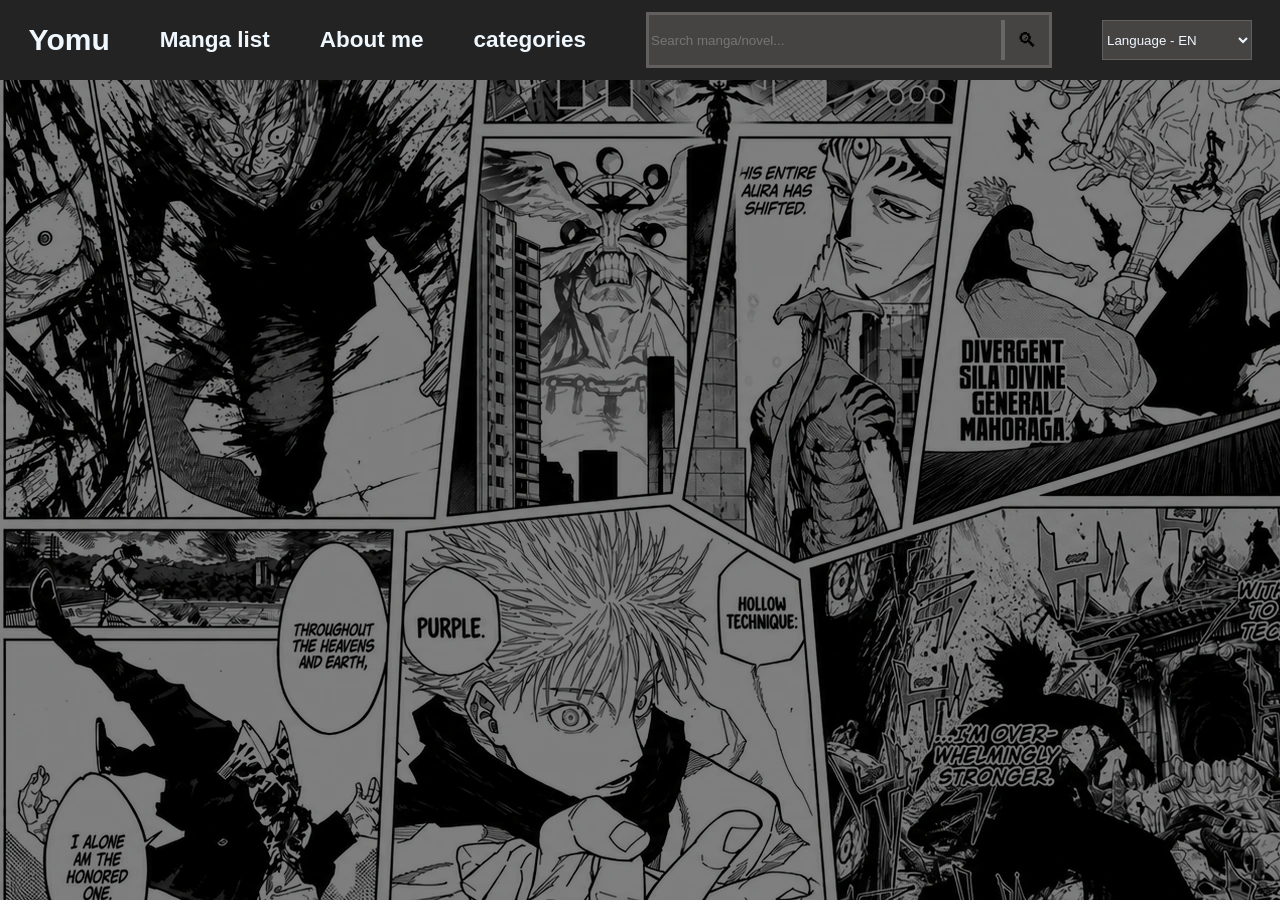
==== index.html @ 5c957445 "added manga and light novel page list , also started a template of menu of each manga and light nove" ====
<!DOCTYPE html>
<html lang="en">
<head>
    <meta charset="UTF-8">
    <title>Manga site</title>
    <link rel="stylesheet" href="style.css">
    <script src="script.js"></script>

</head>
<body>
    <div class="top">
        <div>
            <h1><a href="http://127.0.0.1:5500/index.html">Yomu</a></h1>
        </div>
        <div>
            <h2><a href="http://127.0.0.1:5500/books.html">Manga list</a></h2>
        </div>
        <div>
            <h2><a href="http://127.0.0.1:5500/aboutMe.html">About me</a></h2>
        </div>
        <div>
            <h2>categories</h2>
        </div>
        <div class="searchBarDiv"> 
            <input type="search" id="searchBar" placeholder="Search manga/novel...">
            <button type="button" id="searchIcon">🔍︎</button>
        </div>
        <div class="languageOption">
            <select>
                <option value="english" selected >Language - EN</option>
                <option value="russian"  >Language - RU</option>
            </select>
        </div>
        
    </div>


   

    <script src="script.js"></script>
</body>
</html>
---- style.css ----
.top {
    border-color: rgb(36, 35, 35);
    background-color: rgb(36, 35, 35);
    border-style: solid;
    color:aliceblue;
    display: flex;
    align-items: center;
    gap: 50px;
    font: 15px Verdana, sans-serif;
    padding-left: 2%
    
}
body {
    margin:0%;
    background-image: linear-gradient(rgba(0, 0, 0, 0.5), rgba(0, 0, 0, 0.5)), url("photos/mangaBackground2.webp");
    
    
    
}


a {
  color: aliceblue;
  font-weight: bold;
  text-decoration: none;
}



.top a:hover  {
    color: gray;
    transition: width 0.5s, height 0.5s, background-color 0.5s;
  
}

.top h2:hover {
    color: gray;
    cursor: pointer;
    transition: width 0.5s, height 0.5s, background-color 0.5s;
}

.searchBarDiv {
    margin-left: auto;
    
}

.searchBarDiv {
    display: flex;
    align-items: center;
    width: 400px;
    height:50px;
    background-color: rgb(70, 67, 67);
    color:aliceblue;
    border-style: solid;
    border-color: rgb(99, 95, 95);
    
    
}
#searchBar {
    flex: 1;
    border:none;
    background: transparent;
    color: aliceblue;
    height: 100%;
    
}

.languageOption  {
    margin-right: 2%;

    
}


.languageOption select {
    width:150px;
    height:40px;
    background-color: rgb(70, 67, 67);
    color:aliceblue;
    border-style: solid;
    border-color: rgb(99, 95, 95);
    
}

.languageOption select:hover {
    cursor: pointer;
}

#searchIcon {
    border: none;
    background: transparent;
    cursor: pointer;
    border-left: 2px solid;
    border-color: rgb(104, 102, 102);
    height: 80%;
    border-width: 4px;
    font-size: 20px;
    padding-left: 12px;
    padding-right: 12px;
    
    
    
    

}

.aboutMeDiv {
    border-style: solid;
    border-color: azure;
    background-color: rgb(43, 41, 41);
    height: 700px;
    width:500px;
    margin-left: auto;
    margin-right: auto;
    border-radius: 10px;
    padding-right: 10px;
    padding-left: 10px;
    
}

#Center {
    display: flex;
    align-items: center;
    justify-content: center;
    color: aliceblue;
    width: 250px;
    border-width: 5px;
}

.ReadMe {
    color:aliceblue;
    font-family: 'Segoe UI', Tahoma, Geneva, Verdana, sans-serif;
    padding-left: 3%;
}

#CenterTextClass {
    background-color: rgb(53, 50, 50);
    border-width: 5px;
    border-style: solid;
    border-color: azure;
    max-width: fit-content;
    margin-left: auto;
    margin-right: auto;
    margin-bottom: 20px;
    margin-top: 10px;
    border-radius: 10px;

}

#gitHub {
    border-style: solid;
    border-color: black;
    width: 200px;
    margin-left: auto;
    margin-right: auto;
    margin-top: 10%;
    padding-left: 5%;
    padding-right: 5%;
    background-color: aliceblue;
    border-radius: 10px;
    border-width: 5px;
}

#gitHub img {
    max-width: 100%;
}
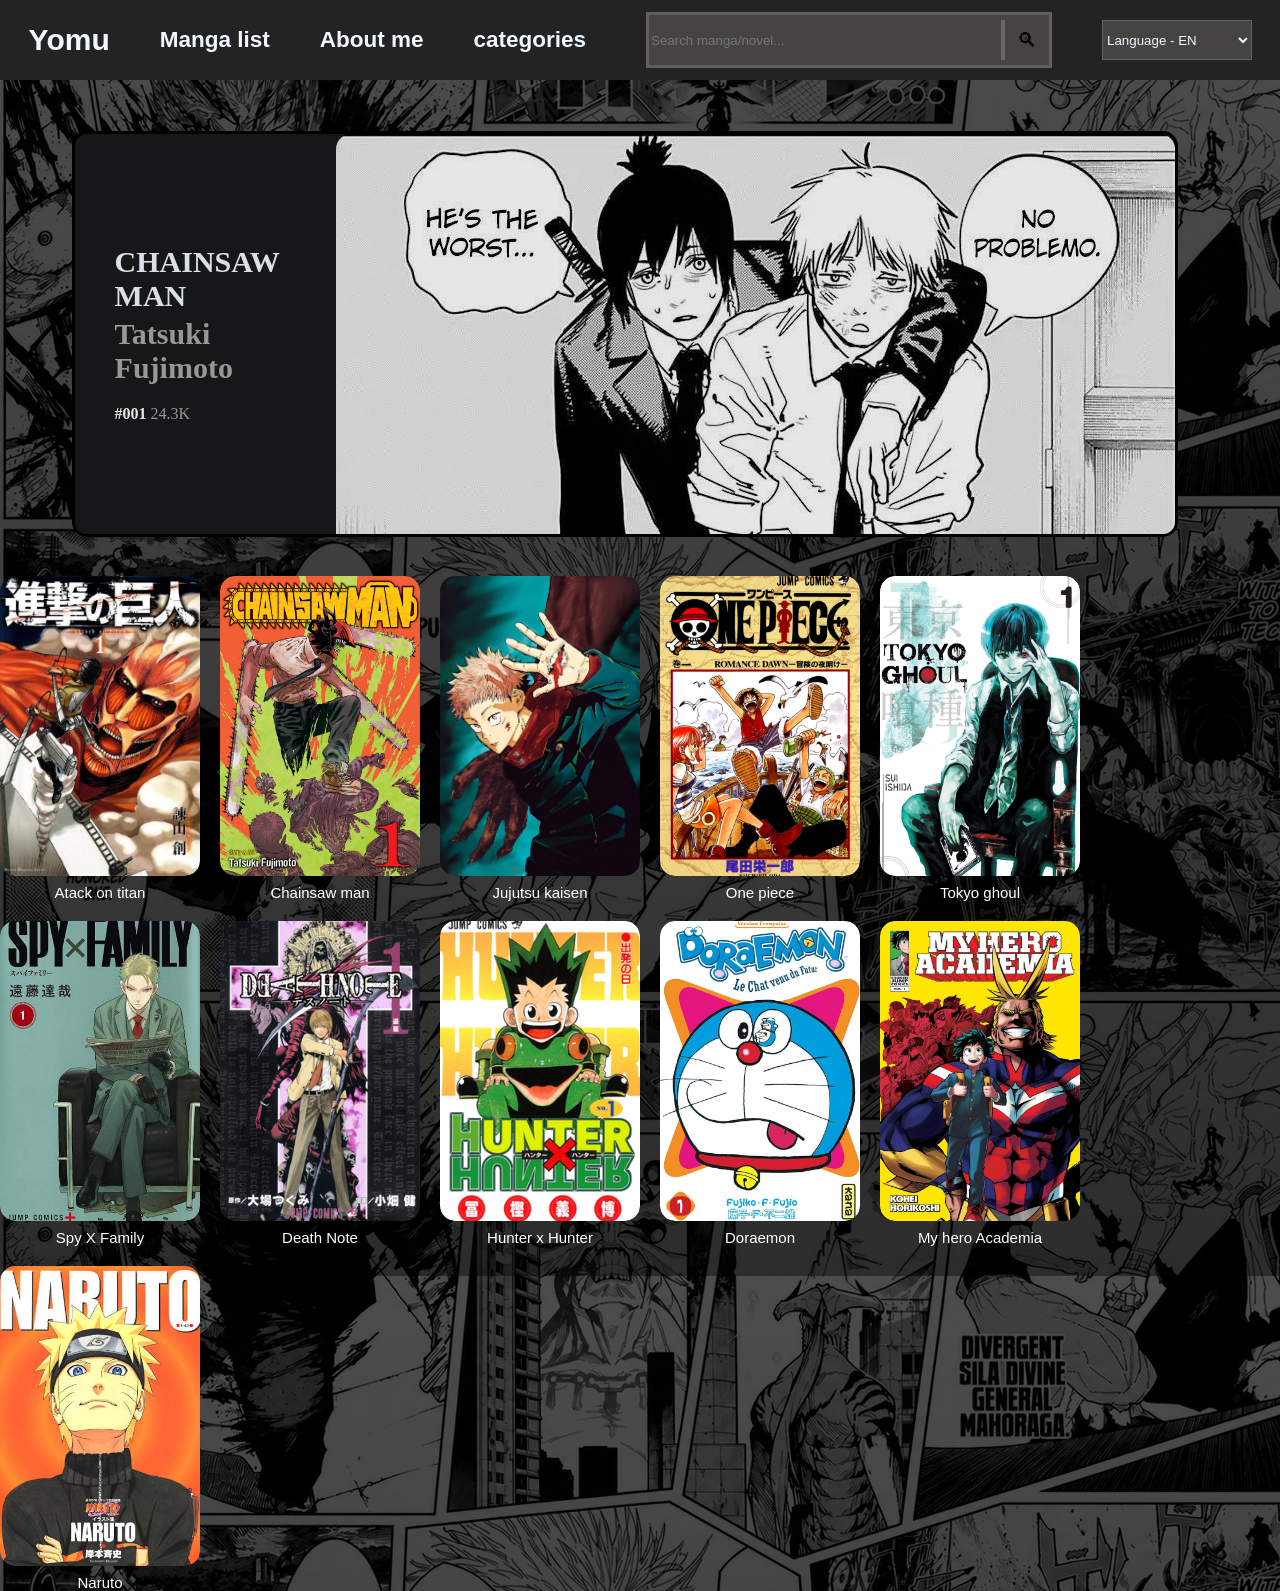
==== commit ebec765b: "added a lot things to the main page , added a text under every picture . saving cuz im about to chan" ====
--- a/index.html
+++ b/index.html
@@ -33,7 +33,74 @@
         </div>
         
     </div>
+    <div class="mainArea">
 
+    </div>
+    <div id="csmPreviewDiv">
+        <div class="previewInfo">
+            <a href="http://127.0.0.1:5500/csmCh1.html">CHAINSAW MAN</a>
+            <a href="http://127.0.0.1:5500/csmCh1.html" class="previewAuthor" >Tatsuki Fujimoto</a>
+            <p class="previewChapter"><b>#001</b> 24.3K</p>
+         </div>
+         <a href="http://127.0.0.1:5500/csmCh1.html"><img src="photos/csmBanner3.png"  ></a>
+
+    </div>
+    <div id="mangaReccomendedList">
+        <div class="singleMangaInReccomendedList">
+            <a href="http://127.0.0.1:5500/LnPageBook.html"><img src="mangaCovers/AOT_cover.jpg"  ></a>
+            <h2>Atack on titan</h2>
+        </div>
+        <div class="singleMangaInReccomendedList">
+            <a href="http://127.0.0.1:5500/LnPageBook.html"><img src="mangaCovers/csm_cover.jpg"  ></a>
+            <h2>Chainsaw man</h2>
+
+        </div>
+        <div class="singleMangaInReccomendedList">
+            <a href="http://127.0.0.1:5500/LnPageBook.html"><img src="mangaCovers/JJK_cover.jpg"  ></a>
+            <h2>Jujutsu kaisen</h2>
+
+        </div>
+        <div class="singleMangaInReccomendedList">
+            <a href="http://127.0.0.1:5500/LnPageBook.html"><img src="mangaCovers/onePiect_cover.jpg"  ></a>
+            <h2>One piece</h2>
+
+        </div>
+        <div class="singleMangaInReccomendedList">
+            <a href="http://127.0.0.1:5500/LnPageBook.html"><img src="mangaCovers/tokyoGhoul_cover.jpg"  ></a>
+            <h2>Tokyo ghoul</h2>
+
+        </div>
+        <div class="singleMangaInReccomendedList">
+            <a href="http://127.0.0.1:5500/LnPageBook.html"><img src="mangaCovers/spyxfamily_cover.jpg"  ></a>
+            <h2>Spy X Family</h2>
+
+        </div>
+        <div class="singleMangaInReccomendedList">
+            <a href="http://127.0.0.1:5500/LnPageBook.html"><img src="mangaCovers/deathNote_cover.jpg"  ></a>
+            <h2>Death Note</h2>
+
+        </div>
+        <div class="singleMangaInReccomendedList">
+            <a href="http://127.0.0.1:5500/LnPageBook.html"><img src="mangaCovers/hxh_cover.png"  ></a>
+            <h2>Hunter x Hunter</h2>
+
+        </div>
+        <div class="singleMangaInReccomendedList">
+            <a href="http://127.0.0.1:5500/LnPageBook.html"><img src="mangaCovers/Doraemon_cover.jpg"  ></a>
+            <h2>Doraemon</h2>
+
+        </div>
+         <div class="singleMangaInReccomendedList">
+            <a href="http://127.0.0.1:5500/LnPageBook.html"><img src="mangaCovers/MHA_cover.jpg"  ></a>
+            <h2>My hero Academia</h2>
+
+        </div>
+         <div class="singleMangaInReccomendedList">
+            <a href="http://127.0.0.1:5500/LnPageBook.html"><img src="mangaCovers/naruto_cover.jpg"  ></a>
+            <h2>Naruto</h2>
+
+        </div>
+    </div>
 
    
 
--- a/style.css
+++ b/style.css
@@ -12,7 +12,7 @@
 }
 body {
     margin:0%;
-    background-image: linear-gradient(rgba(0, 0, 0, 0.5), rgba(0, 0, 0, 0.5)), url("photos/mangaBackground2.webp");
+    background-image: linear-gradient(rgba(0, 0, 0, 0.699), rgba(0, 0, 0, 0.822)), url("photos/mangaBackground2.webp");
     
     
     
@@ -163,4 +163,140 @@
 
 #gitHub img {
     max-width: 100%;
+}
+
+
+#csmPreviewDiv {
+    width: 1100px;
+    height: 400px;
+    border-style: solid;
+    background-color: rgb(25, 26, 27);
+    border-radius: 15px; 
+    margin-left: auto;
+    margin-right: 8%;
+    margin-top: 4%;
+    overflow: hidden;
+    display: flex;
+    justify-content: right;
+    
+    
+}
+
+#mangaReccomendedList {
+    width: 1200px;
+    height: 700px;
+    margin-top: 3%;
+    margin-right: 8%;
+    margin-left: auto;
+    display: flex;
+    flex-wrap: wrap;
+    gap: 20px;
+}
+
+
+.singleMangaInReccomendedList {
+    width: 200px;
+}
+
+.singleMangaInReccomendedList img {
+    object-fit: cover;
+    display: block;
+    width: 100%;
+    height: 100%;
+    border-radius: 15px;
+    transition: transform 0.8s ease;
+}
+
+.singleMangaInReccomendedList a {
+    display: block;
+    width: 100%;
+    height: 300px;
+    border-radius: 15px;
+    overflow: hidden;
+   
+    
+    
+}
+
+.singleMangaInReccomendedList h2 {
+    font-size: 40px;
+    color: white;
+    text-align: center;
+    margin: 8px 0 0 0;
+    font: 15px Verdana, sans-serif;
+}
+.singleMangaInReccomendedList img:hover {
+    transform: scale(1.05);
+}
+
+#csmPreviewDiv img {
+    transition: transform 0.8s ease;
+    border-radius: 15px;
+
+}
+
+#csmPreviewDiv img:hover {
+    transform: scale(1.05);
+
+}
+
+
+
+#csmPreviewDiv {
+    filter: brightness(0.9);
+}
+
+.previewImage {
+    flex: 1; /* takes all the remaining space */
+    height: 100%;
+    object-fit: cover;
+    display: block;
+}
+
+.previewInfo {
+    width: 30%;
+    display: flex;
+    flex-direction: column;
+    justify-content: center; /* centers the text vertically */
+    padding: 0 40px;
+    color: white;
+}
+
+.previewTitle {
+    margin: 0;
+    font-size: 26px;
+}
+
+.previewAuthor {
+    margin: 4px 0 20px 0;
+    font-size: 20px;
+    color: #a8a8a8;
+}
+
+.previewChapter {
+    margin: 0;
+    color: #a8a8a8;
+}
+
+.previewChapter b {
+    color: white;
+}
+
+
+.previewInfo a {
+    font-size: 30px;
+}
+
+.previewInfo a:hover {
+    opacity: 0.6;
+}
+
+
+
+.hottestMangas {
+    margin-right: auto;
+    border-style: solid;
+    border-color: aliceblue;
+    height: 400px;
+    width: 200px;
 }
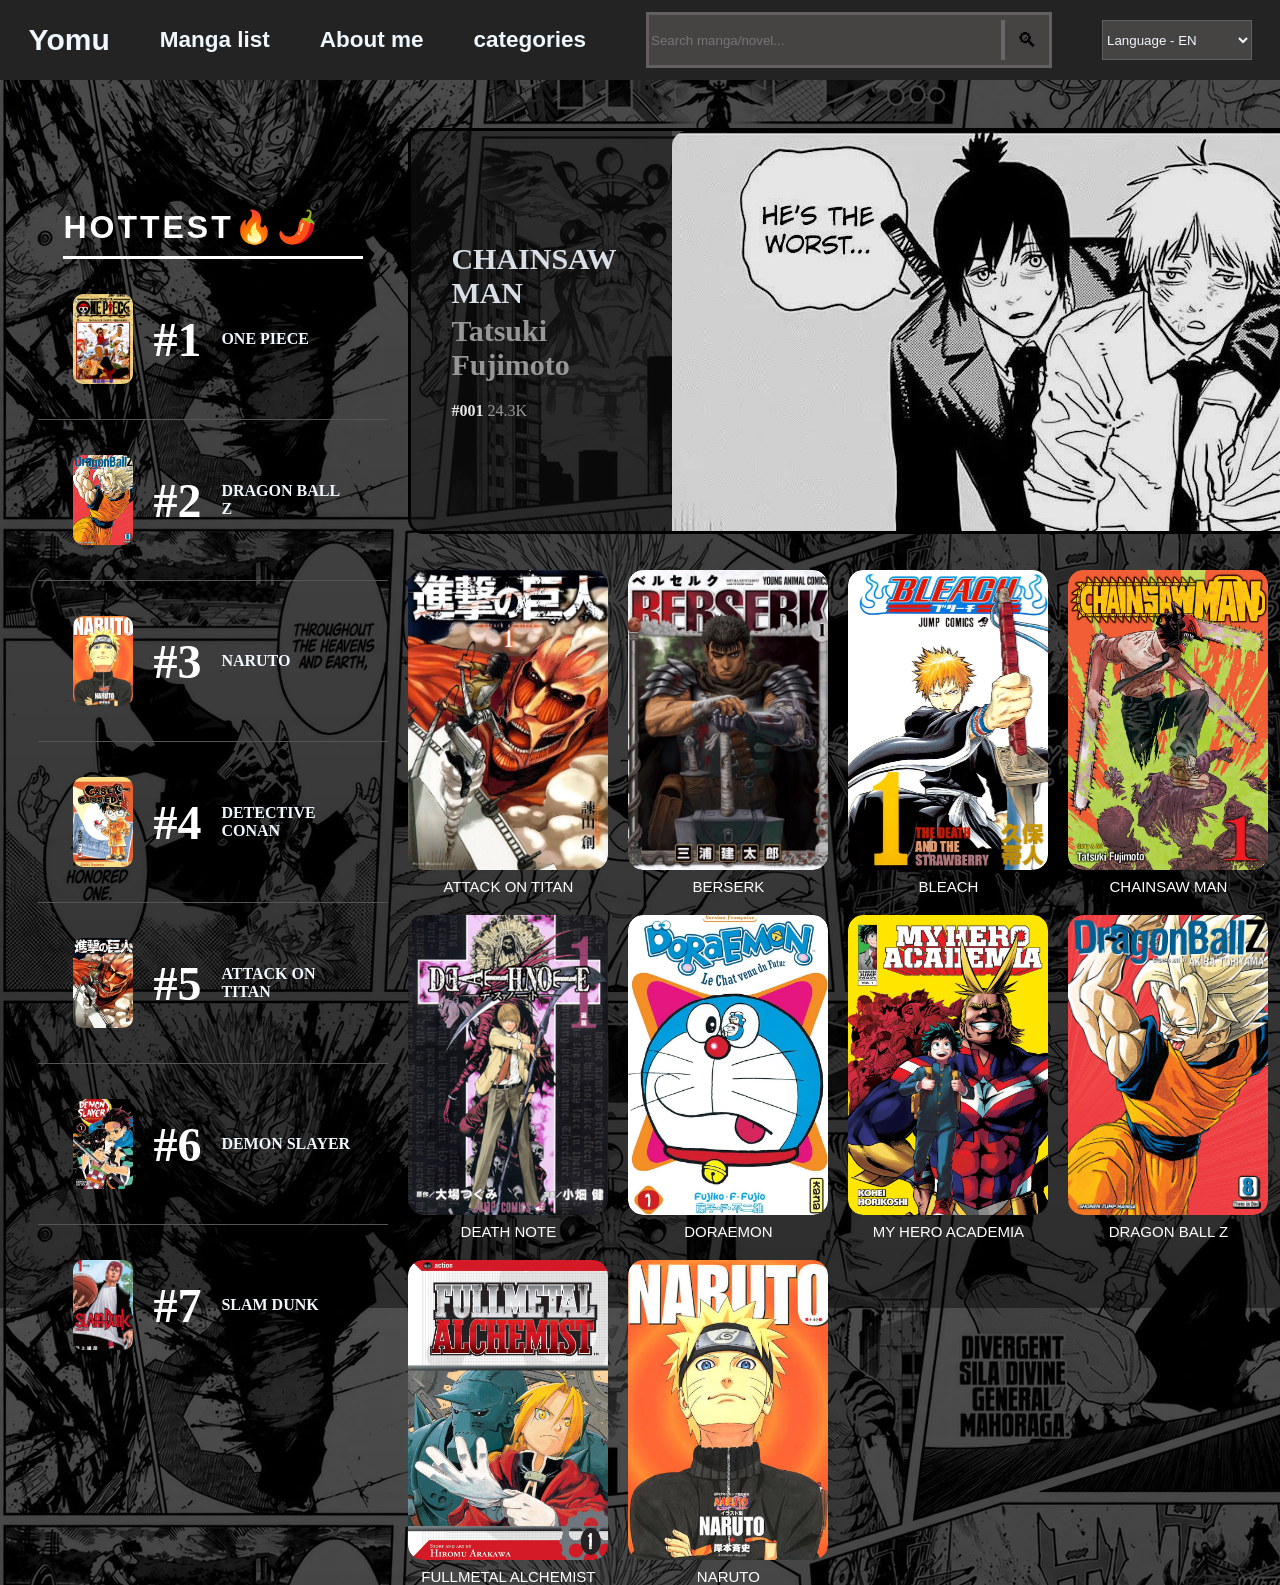
==== commit 87f11851: "added a page for every manga using js to build the page by the id" ====
--- a/index.html
+++ b/index.html
@@ -33,74 +33,175 @@
         </div>
         
     </div>
+    
+
+
     <div class="mainArea">
 
+    <div class="hottestMangas">
+        <h2 class="hottestHeader">HOTTEST🔥🌶️</h2>
+        <div class="oneMangaInHottestList">
+            <div class="imgInHottestManga">
+                <a href="http://127.0.0.1:5500/LnPageBook.html"><img src="mangaCovers/onePiect_cover.jpg"></a>
+
+            </div>
+            <h2 class="hottestRank">#1</h2>
+            <a href="LnPageBook.html" class="hottestTitle">ONE PIECE</a>
+
+        </div>
+        <hr class="lineStyle">
+
+        <div class="oneMangaInHottestList">
+            <div class="imgInHottestManga">
+                <a href="http://127.0.0.1:5500/LnPageBook.html"><img src="mangaCovers/dragonBallZ_cover.jpg"></a>
+
+            </div>
+            <h2 class="hottestRank">#2</h2>
+            <a href="LnPageBook.html" class="hottestTitle">DRAGON BALL Z</a>
+
+            
+
+        </div>
+        <hr class="lineStyle">
+
+        <div class="oneMangaInHottestList">
+            <div class="imgInHottestManga">
+                <a href="http://127.0.0.1:5500/LnPageBook.html"><img src="mangaCovers/naruto_cover.jpg"></a>
+
+            </div>
+            <h2 class="hottestRank">#3</h2>
+            <a href="LnPageBook.html" class="hottestTitle">NARUTO</a>
+
+            
+
+        </div>
+        <hr class="lineStyle">
+        <div class="oneMangaInHottestList">
+            <div class="imgInHottestManga">
+                <a href="http://127.0.0.1:5500/LnPageBook.html"><img src="mangaCovers/Dc_cover.jpg"></a>
+
+            </div>
+            <h2 class="hottestRank">#4</h2>
+            <a href="LnPageBook.html" class="hottestTitle">DETECTIVE CONAN</a>
+
+            
+
+        </div>
+        <hr class="lineStyle">
+        <div class="oneMangaInHottestList">
+            <div class="imgInHottestManga">
+                <a href="http://127.0.0.1:5500/LnPageBook.html"><img src="mangaCovers/AOT_cover.jpg"></a>
+
+            </div>
+            <h2 class="hottestRank">#5</h2>
+            <a href="LnPageBook.html" class="hottestTitle">ATTACK ON TITAN</a>
+
+            
+
+        </div>
+        <hr class="lineStyle">
+        <div class="oneMangaInHottestList">
+            <div class="imgInHottestManga">
+                <a href="http://127.0.0.1:5500/LnPageBook.html"><img src="mangaCovers/DS_cover.jpg"></a>
+
+            </div>
+            <h2 class="hottestRank">#6</h2>
+            <a href="LnPageBook.html" class="hottestTitle">DEMON SLAYER</a>
+
+            
+
+        </div>
+        <hr class="lineStyle">
+        <div class="oneMangaInHottestList">
+            <div class="imgInHottestManga">
+                <a href="http://127.0.0.1:5500/LnPageBook.html"><img src="mangaCovers/slamDunk_cover.webp"></a>
+
+            </div>
+            <h2 class="hottestRank">#7</h2>
+            <a href="LnPageBook.html" class="hottestTitle">SLAM DUNK</a>
+            
+
+        </div>
+
     </div>
-    <div id="csmPreviewDiv">
-        <div class="previewInfo">
-            <a href="http://127.0.0.1:5500/csmCh1.html">CHAINSAW MAN</a>
-            <a href="http://127.0.0.1:5500/csmCh1.html" class="previewAuthor" >Tatsuki Fujimoto</a>
-            <p class="previewChapter"><b>#001</b> 24.3K</p>
-         </div>
-         <a href="http://127.0.0.1:5500/csmCh1.html"><img src="photos/csmBanner3.png"  ></a>
-
-    </div>
-    <div id="mangaReccomendedList">
-        <div class="singleMangaInReccomendedList">
-            <a href="http://127.0.0.1:5500/LnPageBook.html"><img src="mangaCovers/AOT_cover.jpg"  ></a>
-            <h2>Atack on titan</h2>
-        </div>
-        <div class="singleMangaInReccomendedList">
-            <a href="http://127.0.0.1:5500/LnPageBook.html"><img src="mangaCovers/csm_cover.jpg"  ></a>
-            <h2>Chainsaw man</h2>
-
-        </div>
-        <div class="singleMangaInReccomendedList">
-            <a href="http://127.0.0.1:5500/LnPageBook.html"><img src="mangaCovers/JJK_cover.jpg"  ></a>
-            <h2>Jujutsu kaisen</h2>
-
-        </div>
-        <div class="singleMangaInReccomendedList">
-            <a href="http://127.0.0.1:5500/LnPageBook.html"><img src="mangaCovers/onePiect_cover.jpg"  ></a>
-            <h2>One piece</h2>
-
-        </div>
-        <div class="singleMangaInReccomendedList">
-            <a href="http://127.0.0.1:5500/LnPageBook.html"><img src="mangaCovers/tokyoGhoul_cover.jpg"  ></a>
-            <h2>Tokyo ghoul</h2>
-
-        </div>
-        <div class="singleMangaInReccomendedList">
-            <a href="http://127.0.0.1:5500/LnPageBook.html"><img src="mangaCovers/spyxfamily_cover.jpg"  ></a>
-            <h2>Spy X Family</h2>
-
-        </div>
-        <div class="singleMangaInReccomendedList">
-            <a href="http://127.0.0.1:5500/LnPageBook.html"><img src="mangaCovers/deathNote_cover.jpg"  ></a>
-            <h2>Death Note</h2>
-
-        </div>
-        <div class="singleMangaInReccomendedList">
-            <a href="http://127.0.0.1:5500/LnPageBook.html"><img src="mangaCovers/hxh_cover.png"  ></a>
-            <h2>Hunter x Hunter</h2>
-
-        </div>
-        <div class="singleMangaInReccomendedList">
-            <a href="http://127.0.0.1:5500/LnPageBook.html"><img src="mangaCovers/Doraemon_cover.jpg"  ></a>
-            <h2>Doraemon</h2>
-
-        </div>
-         <div class="singleMangaInReccomendedList">
-            <a href="http://127.0.0.1:5500/LnPageBook.html"><img src="mangaCovers/MHA_cover.jpg"  ></a>
-            <h2>My hero Academia</h2>
-
-        </div>
-         <div class="singleMangaInReccomendedList">
-            <a href="http://127.0.0.1:5500/LnPageBook.html"><img src="mangaCovers/naruto_cover.jpg"  ></a>
-            <h2>Naruto</h2>
-
-        </div>
-    </div>
+
+    <div id="mainContent">
+
+        <div id="csmPreviewDiv">
+            <div class="previewInfo">
+                <a href="MangaAbout.html?id=csm" class="previewTitle">CHAINSAW MAN</a>
+                <a href="MangaAbout.html?id=csm" class="previewAuthor">Tatsuki Fujimoto</a>
+                <p class="previewChapter"><b>#001</b> 24.3K</p>
+            </div>
+            <a href="MangaAbout.html?id=csm" class="previewImage"><img src="photos/csmBanner3.png" alt="Chainsaw Man"></a>
+        </div>
+
+        <div id="mangaReccomendedList">
+            <div class="singleMangaInReccomendedList">
+                <a href="MangaAbout.html?id=aot"><img src="mangaCovers/AOT_cover.jpg"></a>
+                <h2>ATTACK ON TITAN</h2>
+            </div>
+            
+            <div class="singleMangaInReccomendedList">
+                <a href="MangaAbout.html?id=berserk"><img src="mangaCovers/berserk_cover.webp"></a>
+                <h2>BERSERK</h2>
+            </div>
+
+            <div class="singleMangaInReccomendedList">
+                <a href="MangaAbout.html?id=bleach"><img src="mangaCovers/bleach_cover.webp"></a>
+                <h2>BLEACH</h2>
+            </div>
+
+            <div class="singleMangaInReccomendedList">
+                <a href="MangaAbout.html?id=csm"><img src="mangaCovers/csm_cover.jpg"></a>
+                <h2>CHAINSAW MAN</h2>
+            </div>
+
+            <div class="singleMangaInReccomendedList">
+                <a href="MangaAbout.html?id=dc"><img src="mangaCovers/Dc_cover.jpg"></a>
+                <h2>DETECTIVE CONAN</h2>
+            </div>
+
+            <div class="singleMangaInReccomendedList">
+                <a href="MangaAbout.html?id=deathNote"><img src="mangaCovers/deathNote_cover.jpg"></a>
+                <h2>DEATH NOTE</h2>
+            </div>
+
+            <div class="singleMangaInReccomendedList">
+                <a href="MangaAbout.html?id=Doraemon"><img src="mangaCovers/Doraemon_cover.jpg"></a>
+                <h2>DORAEMON</h2>
+            </div>
+
+            <div class="singleMangaInReccomendedList">
+                <a href="MangaAbout.html?id=mha"><img src="mangaCovers/MHA_cover.jpg"></a>
+                <h2>MY HERO ACADEMIA</h2>
+            </div>
+
+            <div class="singleMangaInReccomendedList">
+                <a href="MangaAbout.html?id=dbz"><img src="mangaCovers/dragonBallZ_cover.jpg"></a>
+                <h2>DRAGON BALL Z</h2>
+            </div>
+
+            <div class="singleMangaInReccomendedList">
+                <a href="MangaAbout.html?id=ds"><img src="mangaCovers/DS_cover.jpg"></a>
+                <h2>DEMON SLAYER</h2>
+            </div>
+
+            <div class="singleMangaInReccomendedList">
+                <a href="MangaAbout.html?id=fma"><img src="mangaCovers/FAM_cover.jpg"></a>
+                <h2>FULLMETAL ALCHEMIST</h2>
+            </div>
+
+            <div class="singleMangaInReccomendedList">
+                <a href="MangaAbout.html?id=naruto"><img src="mangaCovers/naruto_cover.jpg"></a>
+                <h2>NARUTO</h2>
+            </div>
+        </div>
+
+    </div> 
+
+</div> 
+    
 
    
 
--- a/style.css
+++ b/style.css
@@ -170,7 +170,7 @@
     width: 1100px;
     height: 400px;
     border-style: solid;
-    background-color: rgb(25, 26, 27);
+    background-color: transparent;
     border-radius: 15px; 
     margin-left: auto;
     margin-right: 8%;
@@ -260,6 +260,7 @@
     justify-content: center; /* centers the text vertically */
     padding: 0 40px;
     color: white;
+    background-color: rgba(20, 20, 22, 0.5);
 }
 
 .previewTitle {
@@ -294,9 +295,85 @@
 
 
 .hottestMangas {
-    margin-right: auto;
-    border-style: solid;
-    border-color: aliceblue;
-    height: 400px;
-    width: 200px;
+    flex-shrink: 0;
+    height: 1100px;
+    width: 350px;
+    margin-top:10%;
+    margin-left:3%;
+    display: flex;
+    flex-direction: column;
+    gap: 30px;
+    align-items: center;
+
+}
+
+
+.mainArea {
+    display: flex;          /* puts the children side by side */
+    align-items: flex-start; /* keeps both at the top */
+    gap: 20px;              /* space between them */
+}
+
+
+#mainContent {
+    flex: 1;                /* takes all the remaining space */
+}
+
+.oneMangaInHottestList {
+    display: flex;
+    align-items: center;
+    width: 300px;
+    height: 100px;
+    padding: 10px;
+    box-sizing: border-box;
+    gap:20px;
+}
+
+.imgInHottestManga {
+    width:60px;
+    height: 90px;
+    flex-shrink: 0;
+    
+}
+.imgInHottestManga img {
+    width: 100%;
+    height: 100%;
+    object-fit: cover; /* fills the box without stretching, crops the edges if needed */
+    display: block;
+    border-radius: 10px;
+}
+
+.oneMangaInHottestList h2 {
+    color: white;
+    margin: 0;
+    align-self: center; /* centers it vertically next to the cover */
+}
+
+.hottestRank {
+    color: white;
+    font-size: 48px;
+    margin: 0;
+}
+
+.imgInHottestManga a {
+    display: block;
+    height: 100%;
+}
+
+
+.lineStyle {
+    width: 100%;          /* or 300px to match the manga boxes */
+    border: none;
+    border-top: 1px solid #555;
+    margin: 0;
+}
+
+.hottestHeader {
+    color: white;
+    font: bold 32px Verdana, sans-serif;
+    letter-spacing: 3px;
+    margin: 0;
+    width: 300px;                  /* same width as the manga rows */
+    border-bottom: 3px solid white; /* optional underline */
+    padding-bottom: 10px;
 }
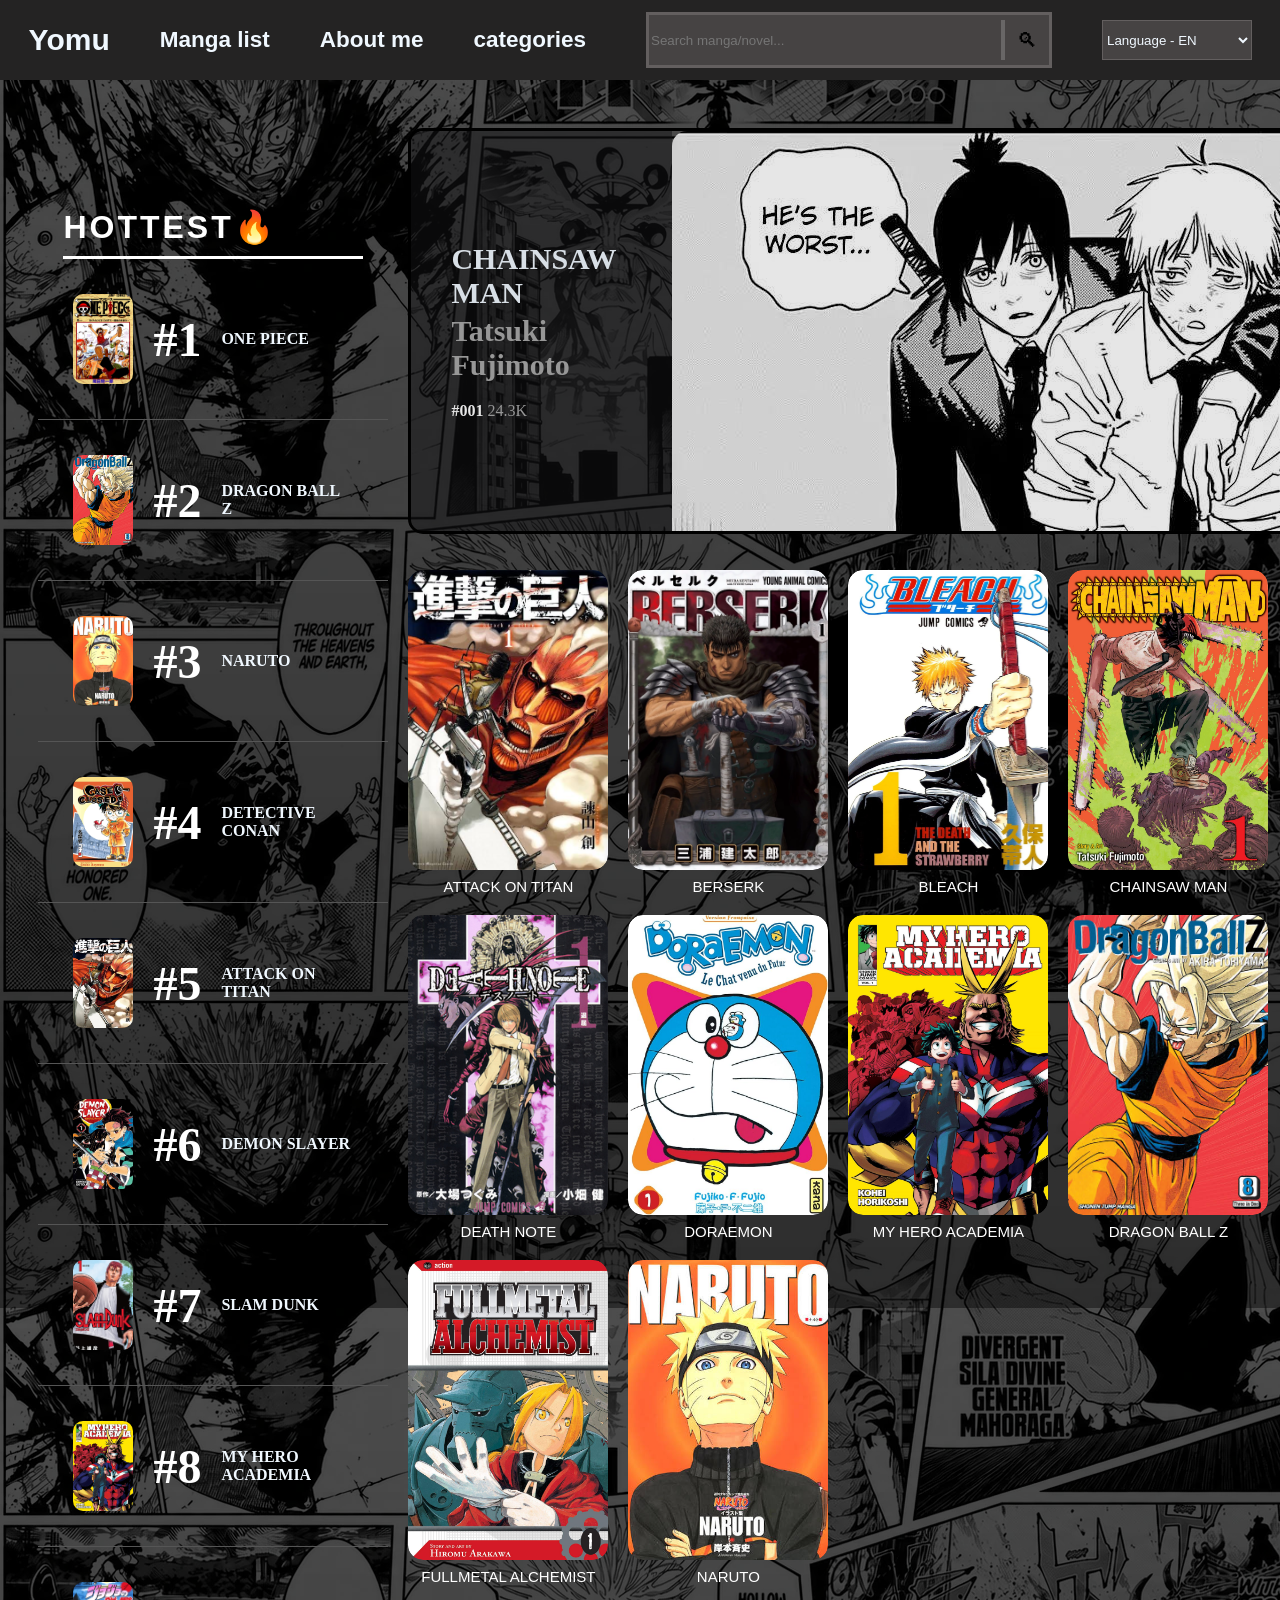
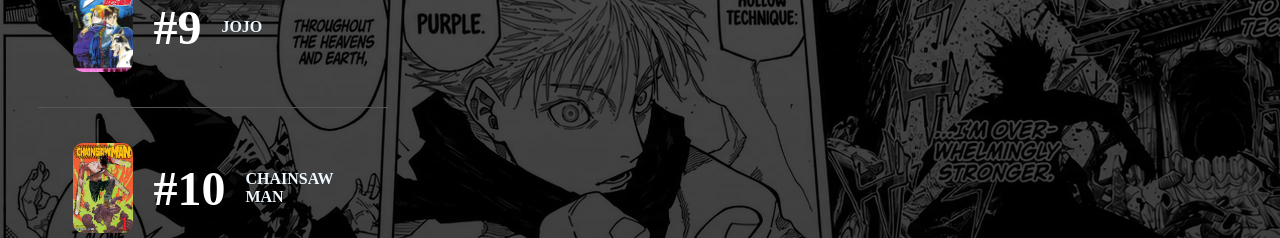
==== commit 965af732: "blehhhhh" ====
--- a/index.html
+++ b/index.html
@@ -4,7 +4,6 @@
     <meta charset="UTF-8">
     <title>Manga site</title>
     <link rel="stylesheet" href="style.css">
-    <script src="script.js"></script>
 
 </head>
 <body>
@@ -39,86 +38,122 @@
     <div class="mainArea">
 
     <div class="hottestMangas">
-        <h2 class="hottestHeader">HOTTEST🔥🌶️</h2>
-        <div class="oneMangaInHottestList">
-            <div class="imgInHottestManga">
-                <a href="http://127.0.0.1:5500/LnPageBook.html"><img src="mangaCovers/onePiect_cover.jpg"></a>
+        <h2 class="hottestHeader">HOTTEST🔥</h2>
+        <div class="oneMangaInHottestList">
+            <div class="imgInHottestManga">
+                <a href="MangaAbout.html?id=onepiece"><img src="mangaCovers/onePiect_cover.jpg"></a>
 
             </div>
             <h2 class="hottestRank">#1</h2>
-            <a href="LnPageBook.html" class="hottestTitle">ONE PIECE</a>
-
-        </div>
-        <hr class="lineStyle">
-
-        <div class="oneMangaInHottestList">
-            <div class="imgInHottestManga">
-                <a href="http://127.0.0.1:5500/LnPageBook.html"><img src="mangaCovers/dragonBallZ_cover.jpg"></a>
+            <a href="MangaAbout.html?id=onepiece" class="hottestTitle">ONE PIECE</a>
+
+        </div>
+        <hr class="lineStyle">
+
+        <div class="oneMangaInHottestList">
+            <div class="imgInHottestManga">
+                <a href="MangaAbout.html?id=dbz"><img src="mangaCovers/dragonBallZ_cover.jpg"></a>
 
             </div>
             <h2 class="hottestRank">#2</h2>
-            <a href="LnPageBook.html" class="hottestTitle">DRAGON BALL Z</a>
-
-            
-
-        </div>
-        <hr class="lineStyle">
-
-        <div class="oneMangaInHottestList">
-            <div class="imgInHottestManga">
-                <a href="http://127.0.0.1:5500/LnPageBook.html"><img src="mangaCovers/naruto_cover.jpg"></a>
+            <a href="MangaAbout.html?id=dbz" class="hottestTitle">DRAGON BALL Z</a>
+
+            
+
+        </div>
+        <hr class="lineStyle">
+
+        <div class="oneMangaInHottestList">
+            <div class="imgInHottestManga">
+                <a href="MangaAbout.html?id=naruto"><img src="mangaCovers/naruto_cover.jpg"></a>
 
             </div>
             <h2 class="hottestRank">#3</h2>
-            <a href="LnPageBook.html" class="hottestTitle">NARUTO</a>
-
-            
-
-        </div>
-        <hr class="lineStyle">
-        <div class="oneMangaInHottestList">
-            <div class="imgInHottestManga">
-                <a href="http://127.0.0.1:5500/LnPageBook.html"><img src="mangaCovers/Dc_cover.jpg"></a>
+            <a href="MangaAbout.html?id=naruto" class="hottestTitle">NARUTO</a>
+
+            
+
+        </div>
+        <hr class="lineStyle">
+        <div class="oneMangaInHottestList">
+            <div class="imgInHottestManga">
+                <a href="MangaAbout.html?id=dc"><img src="mangaCovers/Dc_cover.jpg"></a>
 
             </div>
             <h2 class="hottestRank">#4</h2>
-            <a href="LnPageBook.html" class="hottestTitle">DETECTIVE CONAN</a>
-
-            
-
-        </div>
-        <hr class="lineStyle">
-        <div class="oneMangaInHottestList">
-            <div class="imgInHottestManga">
-                <a href="http://127.0.0.1:5500/LnPageBook.html"><img src="mangaCovers/AOT_cover.jpg"></a>
+            <a href="MangaAbout.html?id=dc" class="hottestTitle">DETECTIVE CONAN</a>
+
+            
+
+        </div>
+        <hr class="lineStyle">
+        <div class="oneMangaInHottestList">
+            <div class="imgInHottestManga">
+                <a href="MangaAbout.html?id=aot"><img src="mangaCovers/AOT_cover.jpg"></a>
 
             </div>
             <h2 class="hottestRank">#5</h2>
-            <a href="LnPageBook.html" class="hottestTitle">ATTACK ON TITAN</a>
-
-            
-
-        </div>
-        <hr class="lineStyle">
-        <div class="oneMangaInHottestList">
-            <div class="imgInHottestManga">
-                <a href="http://127.0.0.1:5500/LnPageBook.html"><img src="mangaCovers/DS_cover.jpg"></a>
+            <a href="MangaAbout.html?id=aot" class="hottestTitle">ATTACK ON TITAN</a>
+
+            
+
+        </div>
+        <hr class="lineStyle">
+        <div class="oneMangaInHottestList">
+            <div class="imgInHottestManga">
+                <a href="MangaAbout.html?id=ds"><img src="mangaCovers/DS_cover.jpg"></a>
 
             </div>
             <h2 class="hottestRank">#6</h2>
-            <a href="LnPageBook.html" class="hottestTitle">DEMON SLAYER</a>
-
-            
-
-        </div>
-        <hr class="lineStyle">
-        <div class="oneMangaInHottestList">
-            <div class="imgInHottestManga">
-                <a href="http://127.0.0.1:5500/LnPageBook.html"><img src="mangaCovers/slamDunk_cover.webp"></a>
+            <a href="MangaAbout.html?id=ds" class="hottestTitle">DEMON SLAYER</a>
+
+            
+
+        </div>
+        <hr class="lineStyle">
+        <div class="oneMangaInHottestList">
+            <div class="imgInHottestManga">
+                <a href="MangaAbout.html?id=slamdunk"><img src="mangaCovers/slamDunk_cover.webp"></a>
 
             </div>
             <h2 class="hottestRank">#7</h2>
-            <a href="LnPageBook.html" class="hottestTitle">SLAM DUNK</a>
+            <a href="MangaAbout.html?id=slamdunk" class="hottestTitle">SLAM DUNK</a>
+            
+
+        </div>
+
+        <hr class="lineStyle">
+        <div class="oneMangaInHottestList">
+            <div class="imgInHottestManga">
+                <a href="MangaAbout.html?id=mha"><img src="mangaCovers/MHA_cover.jpg"></a>
+
+            </div>
+            <h2 class="hottestRank">#8</h2>
+            <a href="MangaAbout.html?id=mha" class="hottestTitle">MY HERO ACADEMIA</a>
+            
+
+        </div>
+
+        <hr class="lineStyle">
+        <div class="oneMangaInHottestList">
+            <div class="imgInHottestManga">
+                <a href="MangaAbout.html?id=jojo"><img src="mangaCovers/jojo_cover.jpg"></a>
+
+            </div>
+            <h2 class="hottestRank">#9</h2>
+            <a href="MangaAbout.html?id=jojo" class="hottestTitle">JOJO</a>
+            
+
+        </div>
+
+        <hr class="lineStyle">
+        <div class="oneMangaInHottestList">
+            <div class="imgInHottestManga">
+                <a href="MangaAbout.html?id=csm"><img src="mangaCovers/csm_cover.jpg"></a>
+
+            </div>
+            <h2 class="hottestRank">#10</h2>
+            <a href="MangaAbout.html?id=csm" class="hottestTitle">CHAINSAW MAN</a>
             
 
         </div>
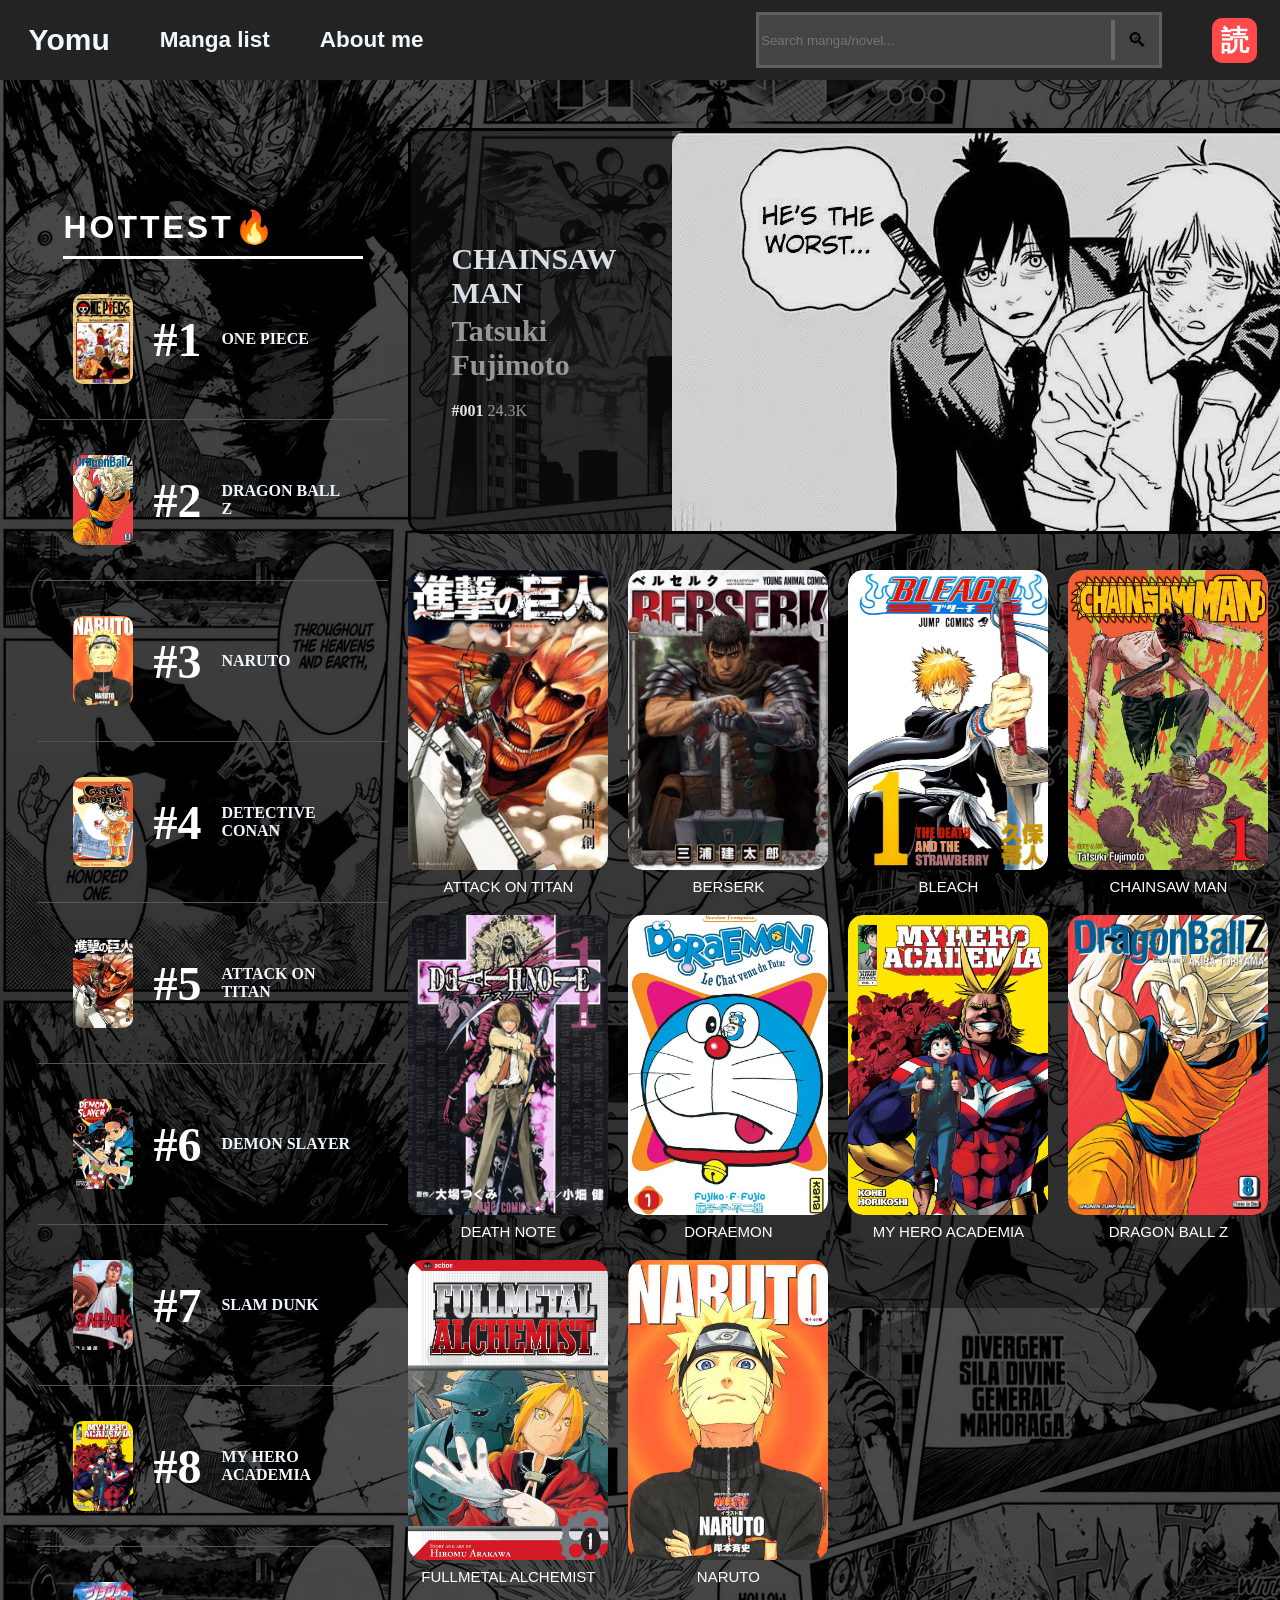
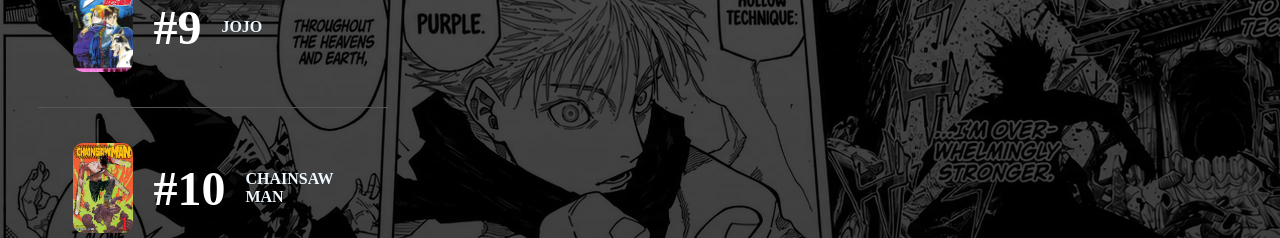
==== commit c6f17795: "final changes" ====
--- a/index.html
+++ b/index.html
@@ -2,33 +2,28 @@
 <html lang="en">
 <head>
     <meta charset="UTF-8">
-    <title>Manga site</title>
+    <title>Yomu</title>
     <link rel="stylesheet" href="style.css">
+    <link rel="icon" type="image/svg+xml" href="photos/logoYomu.svg">
 
 </head>
 <body>
     <div class="top">
         <div>
-            <h1><a href="http://127.0.0.1:5500/index.html">Yomu</a></h1>
+            <h1><a href="index.html">Yomu</a></h1>
         </div>
         <div>
-            <h2><a href="http://127.0.0.1:5500/books.html">Manga list</a></h2>
+            <h2><a href="books.html">Manga list</a></h2>
         </div>
         <div>
-            <h2><a href="http://127.0.0.1:5500/aboutMe.html">About me</a></h2>
-        </div>
-        <div>
-            <h2>categories</h2>
+            <h2><a href="aboutMe.html">About me</a></h2>
         </div>
         <div class="searchBarDiv"> 
             <input type="search" id="searchBar" placeholder="Search manga/novel...">
             <button type="button" id="searchIcon">🔍︎</button>
         </div>
-        <div class="languageOption">
-            <select>
-                <option value="english" selected >Language - EN</option>
-                <option value="russian"  >Language - RU</option>
-            </select>
+        <div class="siteLogo">
+            <a href="index.html"><img src="photos/logoYomu.svg" alt="Yomu logo"></a>
         </div>
         
     </div>
--- a/style.css
+++ b/style.css
@@ -376,4 +376,16 @@
     width: 300px;                  /* same width as the manga rows */
     border-bottom: 3px solid white; /* optional underline */
     padding-bottom: 10px;
+}
+
+.siteLogo {
+    margin-right: 20px;
+}
+
+
+
+.siteLogo img {
+    width: 45px;
+    height: 45px;
+    display: block;
 }
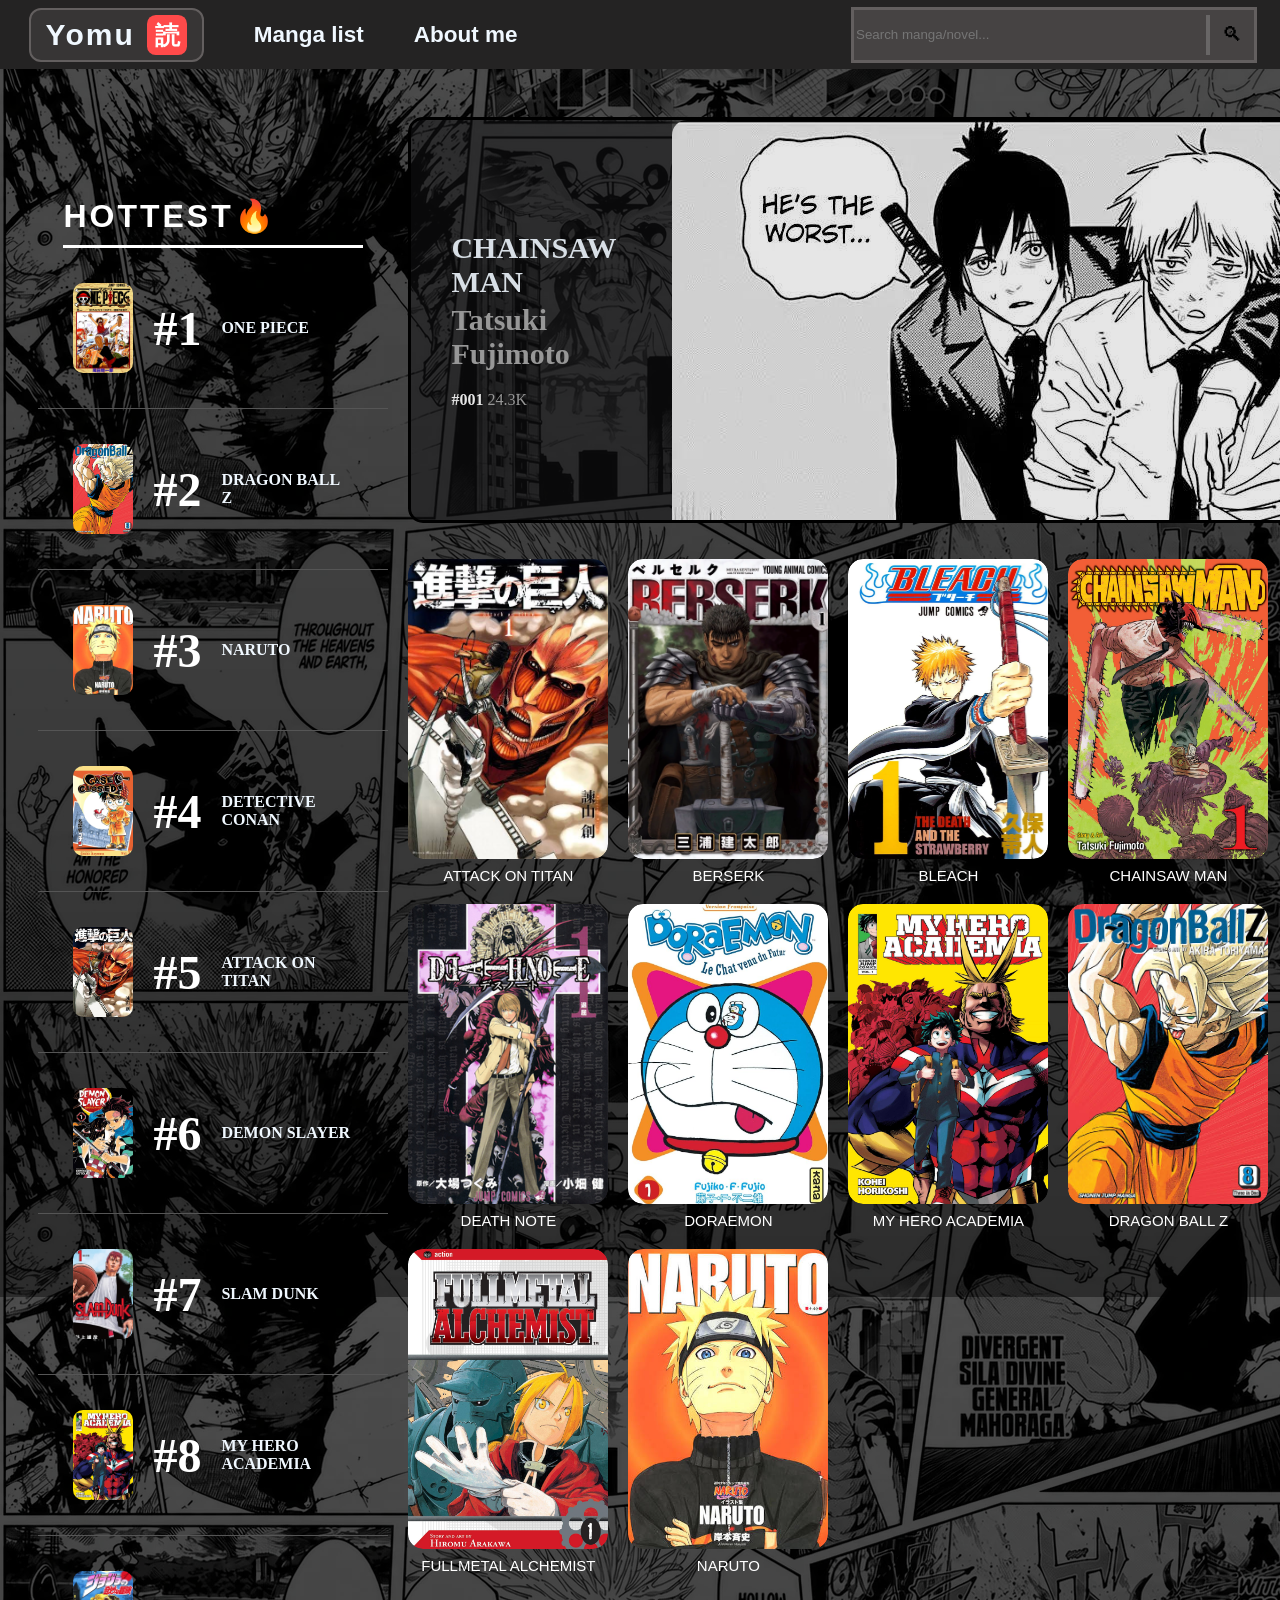
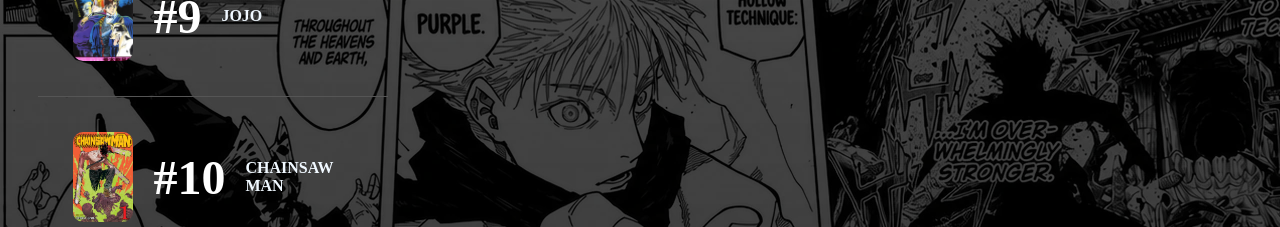
==== commit 751fb415: "final version" ====
--- a/index.html
+++ b/index.html
@@ -2,6 +2,7 @@
 <html lang="en">
 <head>
     <meta charset="UTF-8">
+    <meta name="viewport" content="width=device-width, initial-scale=1.0"> <!-- makes phones use their real screen width so the site fits the screen -->
     <title>Yomu</title>
     <link rel="stylesheet" href="style.css">
     <link rel="icon" type="image/svg+xml" href="photos/logoYomu.svg">
@@ -9,8 +10,11 @@
 </head>
 <body>
     <div class="top">
-        <div>
+        <div class="brand"> <!-- Yomu name and logo together on the left side of the top bar -->
             <h1><a href="index.html">Yomu</a></h1>
+            <div class="siteLogo">
+                <a href="index.html"><img src="photos/logoYomu.svg" alt="Yomu logo"></a>
+            </div>
         </div>
         <div>
             <h2><a href="books.html">Manga list</a></h2>
@@ -21,9 +25,6 @@
         <div class="searchBarDiv"> 
             <input type="search" id="searchBar" placeholder="Search manga/novel...">
             <button type="button" id="searchIcon">🔍︎</button>
-        </div>
-        <div class="siteLogo">
-            <a href="index.html"><img src="photos/logoYomu.svg" alt="Yomu logo"></a>
         </div>
         
     </div>
--- a/style.css
+++ b/style.css
@@ -388,4 +388,164 @@
     width: 45px;
     height: 45px;
     display: block;
-}+}
+
+/* ===== YOMU NAME + LOGO BOX (right side of the top bar) ===== */
+.brand {
+    display: flex; /* puts the Yomu name and the logo side by side */
+    align-items: center; /* lines up the name and the logo vertically */
+    gap: 12px; /* small space between the name and the logo */
+    padding: 0 15px; /* space inside the box around the name and the logo */
+    background-color: rgb(55, 53, 53); /* slightly lighter box so it looks different from the other buttons */
+    border: 2px solid rgb(99, 95, 95); /* border in the same color as the search bar border */
+    border-radius: 12px; /* rounded corners */
+}
+
+.brand h1 {
+    margin: 8px 0; /* less empty space above and below the name so the box is not too tall */
+    letter-spacing: 2px; /* spreads the letters a bit so the name looks more like a logo */
+}
+
+.brand .siteLogo {
+    margin-right: 0; /* the box already has space from the edge, so the logo does not need extra */
+}
+
+.brand .siteLogo img {
+    width: 40px; /* logo size */
+    height: 40px; /* logo size */
+    display: block; /* removes the small gap under the logo */
+}
+
+.searchBarDiv {
+    margin-right: 20px; /* space between the search bar and the right edge of the screen */
+}
+
+
+/* ===== PHONE / SMALL SCREEN SUPPORT ===== */
+/* everything inside this block only runs on screens 768px wide or smaller (phones), desktop stays the same */
+@media (max-width: 768px) {
+
+    /* --- top bar (header) --- */
+    .top {
+        flex-wrap: wrap; /* phone: lets the header items go to a new line instead of going off screen */
+        gap: 5px 15px; /* phone: smaller space between header items */
+        padding: 0 10px; /* phone: small space on the left and right of the header */
+    }
+
+    .top h1 {
+        font-size: 22px; /* phone: smaller site name so it fits */
+        letter-spacing: 0; /* phone: removes the extra space between the letters so the name fits */
+        margin: 10px 0; /* phone: less empty space above and below the site name */
+    }
+
+    .top h2 {
+        font-size: 15px; /* phone: smaller menu links so they fit in one row */
+        margin: 10px 0; /* phone: less empty space above and below the menu links */
+    }
+
+    .searchBarDiv {
+        order: 10; /* phone: moves the search bar to the end of the header (its own row) */
+        width: 100%; /* phone: search bar takes the full width of the screen */
+        height: 40px; /* phone: a little shorter search bar */
+        margin: 0 0 10px 0; /* phone: space under the search bar */
+        box-sizing: border-box; /* phone: border is counted inside the width so it does not go off screen */
+    }
+
+    #searchBar {
+        min-width: 0; /* phone: lets the text box shrink so the search button stays on screen */
+    }
+
+    .brand {
+        padding: 0 8px; /* phone: smaller space inside the box */
+        gap: 8px; /* phone: smaller space between the name and the logo */
+    }
+
+    .brand .siteLogo img {
+        width: 35px; /* phone: smaller logo */
+        height: 35px; /* phone: smaller logo */
+    }
+
+    /* --- home page layout --- */
+    .mainArea {
+        flex-direction: column; /* phone: puts the hottest list and the main content one under the other instead of side by side */
+        gap: 0; /* phone: removes the space between them (each part has its own margins) */
+    }
+
+    #mainContent {
+        order: -1; /* phone: shows the banner and recommended mangas first, hottest list after */
+        width: 100%; /* phone: main content takes the full screen width */
+    }
+
+    /* --- big chainsaw man banner --- */
+    #csmPreviewDiv {
+        width: auto; /* phone: banner fits the screen instead of being 1100px wide */
+        height: auto; /* phone: banner height grows with its content */
+        margin: 15px 10px 0 10px; /* phone: small even space around the banner */
+        flex-direction: column; /* phone: puts the text above the picture */
+    }
+
+    .previewInfo {
+        width: auto; /* phone: text area takes the full banner width */
+        padding: 15px; /* phone: smaller space around the text */
+    }
+
+    .previewTitle {
+        font-size: 22px; /* phone: smaller title */
+    }
+
+    .previewAuthor {
+        font-size: 16px; /* phone: smaller author name */
+        margin: 4px 0 10px 0; /* phone: less space under the author name */
+    }
+
+    .previewImage img {
+        width: 100%; /* phone: picture takes the full banner width */
+        height: 200px; /* phone: shorter picture */
+        object-fit: cover; /* phone: fills the box without stretching the picture */
+        display: block; /* phone: removes the small gap under the picture */
+    }
+
+    /* --- recommended manga grid --- */
+    #mangaReccomendedList {
+        width: auto; /* phone: grid fits the screen instead of being 1200px wide */
+        height: auto; /* phone: grid height grows with the number of mangas */
+        margin: 15px 10px 0 10px; /* phone: small even space around the grid */
+        gap: 12px; /* phone: smaller space between the covers */
+    }
+
+    .singleMangaInReccomendedList {
+        width: calc(50% - 6px); /* phone: 2 covers per row */
+    }
+
+    .singleMangaInReccomendedList a {
+        height: 240px; /* phone: shorter covers so they match the smaller width */
+    }
+
+    /* --- hottest list --- */
+    .hottestMangas {
+        width: 100%; /* phone: hottest list takes the full screen width */
+        height: auto; /* phone: list height grows with its content instead of 1100px */
+        margin: 30px 0 20px 0; /* phone: space above and below the list */
+        gap: 15px; /* phone: smaller space between the rows */
+    }
+
+    .lineStyle {
+        width: 300px; /* phone: line stays the same width as the manga rows */
+    }
+
+    /* --- about me page --- */
+    .aboutMeDiv {
+        width: auto; /* phone: box fits the screen instead of being 500px wide */
+        height: auto; /* phone: box height grows with the text */
+        margin: 0 10px 20px 10px; /* phone: small space on the sides and under the box */
+        padding-bottom: 20px; /* phone: space under the github logo inside the box */
+    }
+
+    .ReadMe {
+        font-size: 18px; /* phone: smaller text so it is easier to read */
+    }
+
+    #gitHub {
+        width: 150px; /* phone: smaller github box */
+    }
+}
